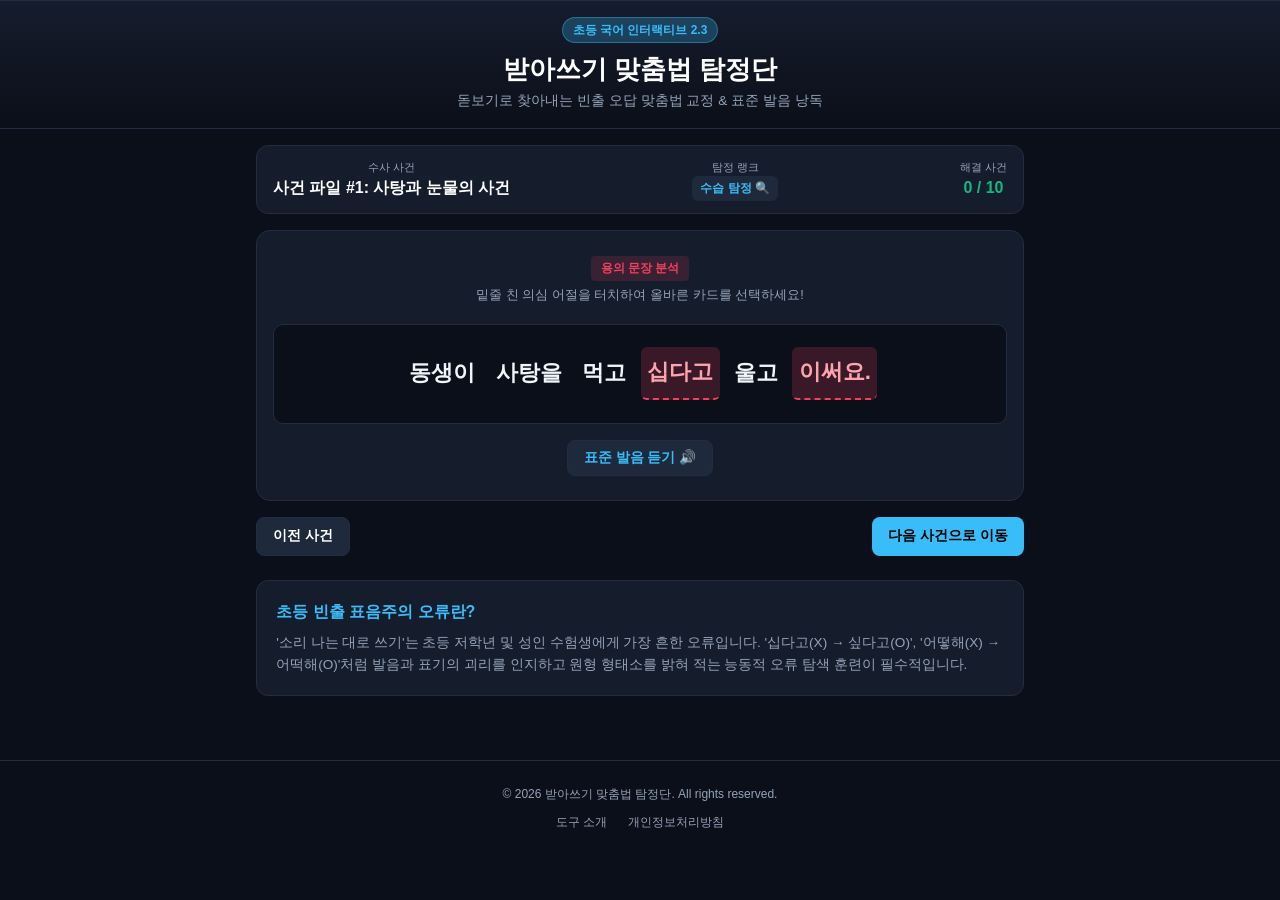
==== index.html @ e06fa035 "feat: launch spelling-detective with full standalone engine & adsense" ====
<!DOCTYPE html>
<html lang="ko">
<head>
  <meta charset="UTF-8">
  <meta name="viewport" content="width=device-width, initial-scale=1.0, maximum-scale=1.0, user-scalable=no">
  <title>받아쓰기 맞춤법 탐정단 | 초등 필수 어휘 & 띄어쓰기 클리닉</title>
  <meta name="description" content="문장 속 잘못된 맞춤법과 띄어쓰기를 돋보기로 직접 찾아내어 올바른 어휘 카드로 교정하는 인터랙티브 초등 어휘력 클리닉입니다.">
  <link rel="canonical" href="https://spelling-detective.enjoy-onepage.com/">
  <link rel="manifest" href="manifest.json">
  <link rel="stylesheet" href="style.css">
  <script async src="https://pagead2.googlesyndication.com/pagead/js/adsbygoogle.js?client=ca-pub-1204958742918459" crossorigin="anonymous"></script>
</head>
<body>
  <!-- Header Banner (Max 90px Clamped) -->
  <aside class="ad-top-wrapper" aria-label="스폰서 링크">
    <div class="ad-top-box">
      <ins class="adsbygoogle"
           style="display:block; max-height:90px;"
           data-ad-client="ca-pub-1204958742918459"
           data-ad-slot="3824727725"
           data-ad-format="horizontal"
           data-full-width-responsive="false"></ins>
      <script>(adsbygoogle = window.adsbygoogle || []).push({});</script>
    </div>
  </aside>

  <header class="app-header">
    <div class="header-inner">
      <div class="brand-row">
        <span class="brand-badge">초등 국어 인터랙티브 2.3</span>
        <h1 class="app-title">받아쓰기 맞춤법 탐정단</h1>
      </div>
      <p class="app-subtitle">돋보기로 찾아내는 빈출 오답 맞춤법 교정 & 표준 발음 낭독</p>
    </div>
  </header>

  <main class="main-container">
    <!-- Progress Bar -->
    <div class="detective-hud">
      <div class="hud-case">
        <span class="hud-label">수사 사건</span>
        <span class="hud-val" id="caseTitle">사건 파일 #1</span>
      </div>
      <div class="hud-badge">
        <span class="hud-label">탐정 랭크</span>
        <span class="badge-tag" id="detectiveRank">수습 탐정 🔍</span>
      </div>
      <div class="hud-score">
        <span class="hud-label">해결 사건</span>
        <span class="hud-val score" id="solvedCount">0 / 10</span>
      </div>
    </div>

    <!-- Investigation Card -->
    <section class="case-card">
      <div class="case-header">
        <span class="case-type">용의 문장 분석</span>
        <span class="case-hint">밑줄 친 의심 어절을 터치하여 올바른 카드를 선택하세요!</span>
      </div>
      <div class="sentence-stage" id="sentenceStage">
        <!-- Interactive Tokens Rendered Here -->
      </div>
      <div class="voice-actions">
        <button class="voice-btn" id="btnSpeak">표준 발음 듣기 🔊</button>
      </div>
    </section>

    <!-- Inspection Modal / Sheet -->
    <div class="inspect-sheet hidden" id="inspectSheet">
      <div class="sheet-content">
        <div class="sheet-header">
          <span class="magnifier-icon">🔍</span>
          <span class="sheet-title" id="sheetWord">의심 어절: 십다고</span>
        </div>
        <p class="sheet-guide">올바른 맞춤법 카드를 선택해 도장을 찍으세요:</p>
        <div class="options-grid" id="optionsGrid"></div>
        <div class="rule-box hidden" id="ruleBox">
          <div class="rule-title">국립국어원 표준 해설</div>
          <p class="rule-text" id="ruleText"></p>
        </div>
        <button class="action-btn secondary full" id="btnCloseSheet">닫기</button>
      </div>
    </div>

    <!-- Navigation & Next Case -->
    <div class="case-nav-row">
      <button class="action-btn secondary" id="btnPrevCase">이전 사건</button>
      <button class="action-btn primary" id="btnNextCase">다음 사건으로 이동</button>
    </div>

    <!-- In-Article Ad -->
    <aside class="ad-mid-wrapper" aria-label="스폰서 링크">
      <ins class="adsbygoogle"
           style="display:block"
           data-ad-client="ca-pub-1204958742918459"
           data-ad-slot="1186914926"
           data-ad-format="auto"
           data-full-width-responsive="true"></ins>
      <script>(adsbygoogle = window.adsbygoogle || []).push({});</script>
    </aside>

    <!-- Guide Card -->
    <section class="edu-card">
      <h2>초등 빈출 표음주의 오류란?</h2>
      <p>'소리 나는 대로 쓰기'는 초등 저학년 및 성인 수험생에게 가장 흔한 오류입니다. '십다고(X) → 싶다고(O)', '어떻해(X) → 어떡해(O)'처럼 발음과 표기의 괴리를 인지하고 원형 형태소를 밝혀 적는 능동적 오류 탐색 훈련이 필수적입니다.</p>
    </section>
  </main>

  <!-- Multiplex Footer Ad -->
  <aside class="ad-bot-wrapper" aria-label="스폰서 추천">
    <ins class="adsbygoogle"
         style="display:block"
         data-ad-client="ca-pub-1204958742918459"
         data-ad-slot="3416334507"
         data-ad-format="autorelaxed"></ins>
    <script>(adsbygoogle = window.adsbygoogle || []).push({});</script>
  </aside>

  <footer class="app-footer">
    <div class="footer-inner">
      <p class="copyright">© 2026 받아쓰기 맞춤법 탐정단. All rights reserved.</p>
      <nav class="footer-nav">
        <a href="about.html">도구 소개</a>
        <a href="privacy.html">개인정보처리방침</a>
      </nav>
    </div>
  </footer>

  <script src="app.js"></script>
</body>
</html>
---- style.css ----
:root {
  --bg-color: #0b0f19;
  --surface: #151c2c;
  --surface-border: #232d42;
  --primary: #38bdf8;
  --primary-glow: rgba(56, 189, 248, 0.25);
  --accent: #f43f5e;
  --success: #10b981;
  --text-main: #f1f5f9;
  --text-muted: #94a3b8;
  --font-family: -apple-system, BlinkMacSystemFont, "Segoe UI", Roboto, "Helvetica Neue", Arial, sans-serif;
}
* { box-sizing: border-box; margin: 0; padding: 0; }
body {
  background-color: var(--bg-color);
  color: var(--text-main);
  font-family: var(--font-family);
  line-height: 1.5;
  overflow-x: hidden;
  width: 100%;
}
.ad-top-wrapper {
  width: 100%;
  max-height: 90px;
  overflow: hidden;
  background: var(--surface);
  border-bottom: 1px solid var(--surface-border);
  display: flex;
  justify-content: center;
}
.ad-top-box {
  width: 100%;
  max-width: 1200px;
  max-height: 90px;
  overflow: hidden;
}
.app-header {
  padding: 1rem;
  background: linear-gradient(180deg, #151c2c 0%, #0b0f19 100%);
  border-bottom: 1px solid var(--surface-border);
  text-align: center;
}
.header-inner { max-width: 800px; margin: 0 auto; }
.brand-badge {
  display: inline-block;
  font-size: 0.75rem;
  background: var(--primary-glow);
  color: var(--primary);
  padding: 0.2rem 0.6rem;
  border-radius: 999px;
  margin-bottom: 0.4rem;
  font-weight: 600;
  border: 1px solid rgba(56, 189, 248, 0.4);
}
.app-title {
  font-size: clamp(1.1rem, 4vw, 1.6rem);
  font-weight: 800;
  color: #fff;
  white-space: nowrap;
  overflow: hidden;
  text-overflow: ellipsis;
}
.app-subtitle {
  font-size: clamp(0.75rem, 2.5vw, 0.85rem);
  color: var(--text-muted);
  margin-top: 0.2rem;
  white-space: nowrap;
  overflow: hidden;
  text-overflow: ellipsis;
}
.main-container {
  max-width: 800px;
  margin: 0 auto;
  padding: 1rem;
  width: 100%;
}
.detective-hud {
  display: flex;
  justify-content: space-between;
  align-items: center;
  background: var(--surface);
  border: 1px solid var(--surface-border);
  border-radius: 12px;
  padding: 0.8rem 1rem;
  margin-bottom: 1rem;
}
.hud-case, .hud-score, .hud-badge { text-align: center; }
.hud-label { display: block; font-size: 0.7rem; color: var(--text-muted); }
.hud-val { font-size: 1rem; font-weight: 800; color: #fff; }
.hud-val.score { color: var(--success); }
.badge-tag {
  display: inline-block;
  font-size: 0.75rem;
  background: #1e293b;
  color: var(--primary);
  padding: 0.2rem 0.5rem;
  border-radius: 6px;
  font-weight: 700;
}
.case-card {
  background: var(--surface);
  border: 1px solid var(--surface-border);
  border-radius: 14px;
  padding: 1.5rem 1rem;
  margin-bottom: 1rem;
}
.case-header {
  margin-bottom: 1.2rem;
  text-align: center;
}
.case-type {
  display: inline-block;
  font-size: 0.75rem;
  color: var(--accent);
  background: rgba(244, 63, 94, 0.15);
  padding: 0.2rem 0.6rem;
  border-radius: 4px;
  font-weight: bold;
  margin-bottom: 0.3rem;
}
.case-hint {
  display: block;
  font-size: 0.8rem;
  color: var(--text-muted);
}
.sentence-stage {
  font-size: clamp(1.1rem, 4vw, 1.4rem);
  font-weight: 600;
  line-height: 2;
  text-align: center;
  background: #0b0f19;
  border: 1px solid var(--surface-border);
  border-radius: 10px;
  padding: 1.2rem;
  margin-bottom: 1rem;
  min-height: 100px;
  display: flex;
  flex-wrap: wrap;
  justify-content: center;
  align-items: center;
  gap: 0.5rem;
}
.word-token {
  padding: 0.2rem 0.4rem;
  border-radius: 6px;
  transition: all 0.2s ease;
}
.word-token.error-token {
  background: rgba(244, 63, 94, 0.2);
  color: #fda4af;
  border-bottom: 2px dashed var(--accent);
  cursor: pointer;
}
.word-token.error-token:hover {
  background: rgba(244, 63, 94, 0.35);
}
.word-token.solved {
  background: rgba(16, 185, 129, 0.2);
  color: #6ee7b7;
  border-bottom: 2px solid var(--success);
}
.voice-actions { text-align: center; }
.voice-btn {
  padding: 0.5rem 1rem;
  background: #1e293b;
  border: 1px solid var(--surface-border);
  color: var(--primary);
  border-radius: 8px;
  font-weight: 700;
  cursor: pointer;
  font-size: 0.85rem;
}
.inspect-sheet {
  position: fixed;
  top: 0; left: 0; width: 100%; height: 100%;
  background: rgba(0, 0, 0, 0.7);
  display: flex;
  align-items: center;
  justify-content: center;
  z-index: 1000;
  padding: 1rem;
}
.inspect-sheet.hidden { display: none; }
.sheet-content {
  background: var(--surface);
  border: 1px solid var(--surface-border);
  border-radius: 14px;
  width: 100%;
  max-width: 440px;
  padding: 1.5rem;
  animation: sheetPop 0.2s ease;
}
@keyframes sheetPop {
  from { transform: scale(0.9); opacity: 0; }
  to { transform: scale(1); opacity: 1; }
}
.sheet-header {
  display: flex;
  align-items: center;
  gap: 0.5rem;
  font-size: 1.2rem;
  font-weight: 800;
  color: #fff;
  margin-bottom: 0.5rem;
}
.sheet-guide { font-size: 0.85rem; color: var(--text-muted); margin-bottom: 1rem; }
.options-grid {
  display: grid;
  grid-template-columns: 1fr;
  gap: 0.6rem;
  margin-bottom: 1rem;
}
.opt-btn {
  padding: 0.8rem;
  background: #0b0f19;
  border: 1px solid var(--surface-border);
  color: #fff;
  border-radius: 8px;
  font-size: 1rem;
  font-weight: 700;
  cursor: pointer;
  transition: all 0.2s ease;
}
.opt-btn:hover { border-color: var(--primary); }
.rule-box {
  background: rgba(56, 189, 248, 0.1);
  border: 1px solid rgba(56, 189, 248, 0.3);
  border-radius: 8px;
  padding: 0.8rem;
  margin-bottom: 1rem;
}
.rule-box.hidden { display: none; }
.rule-title { font-size: 0.75rem; color: var(--primary); font-weight: bold; margin-bottom: 0.3rem; }
.rule-text { font-size: 0.85rem; color: #e2e8f0; line-height: 1.5; }
.action-btn {
  padding: 0.6rem 1rem;
  border-radius: 8px;
  font-size: 0.85rem;
  font-weight: 700;
  cursor: pointer;
  border: none;
}
.action-btn.primary { background: var(--primary); color: #000; }
.action-btn.secondary { background: #1e293b; color: #fff; border: 1px solid var(--surface-border); }
.action-btn.full { width: 100%; }
.case-nav-row {
  display: flex;
  justify-content: space-between;
  gap: 0.5rem;
  margin-bottom: 1.5rem;
}
.ad-mid-wrapper, .ad-bot-wrapper { margin: 1.5rem 0; text-align: center; }
.edu-card {
  background: var(--surface);
  border: 1px solid var(--surface-border);
  border-radius: 12px;
  padding: 1.2rem;
  margin: 1.5rem 0;
}
.edu-card h2 { font-size: 1rem; color: var(--primary); margin-bottom: 0.5rem; }
.edu-card p { font-size: 0.85rem; color: var(--text-muted); line-height: 1.6; }
.app-footer {
  background: #0b0f19;
  border-top: 1px solid var(--surface-border);
  padding: 1.5rem 1rem;
  text-align: center;
}
.copyright { font-size: 0.75rem; color: var(--text-muted); margin-bottom: 0.4rem; }
.footer-nav a { font-size: 0.75rem; color: var(--text-muted); text-decoration: none; margin: 0 0.5rem; }
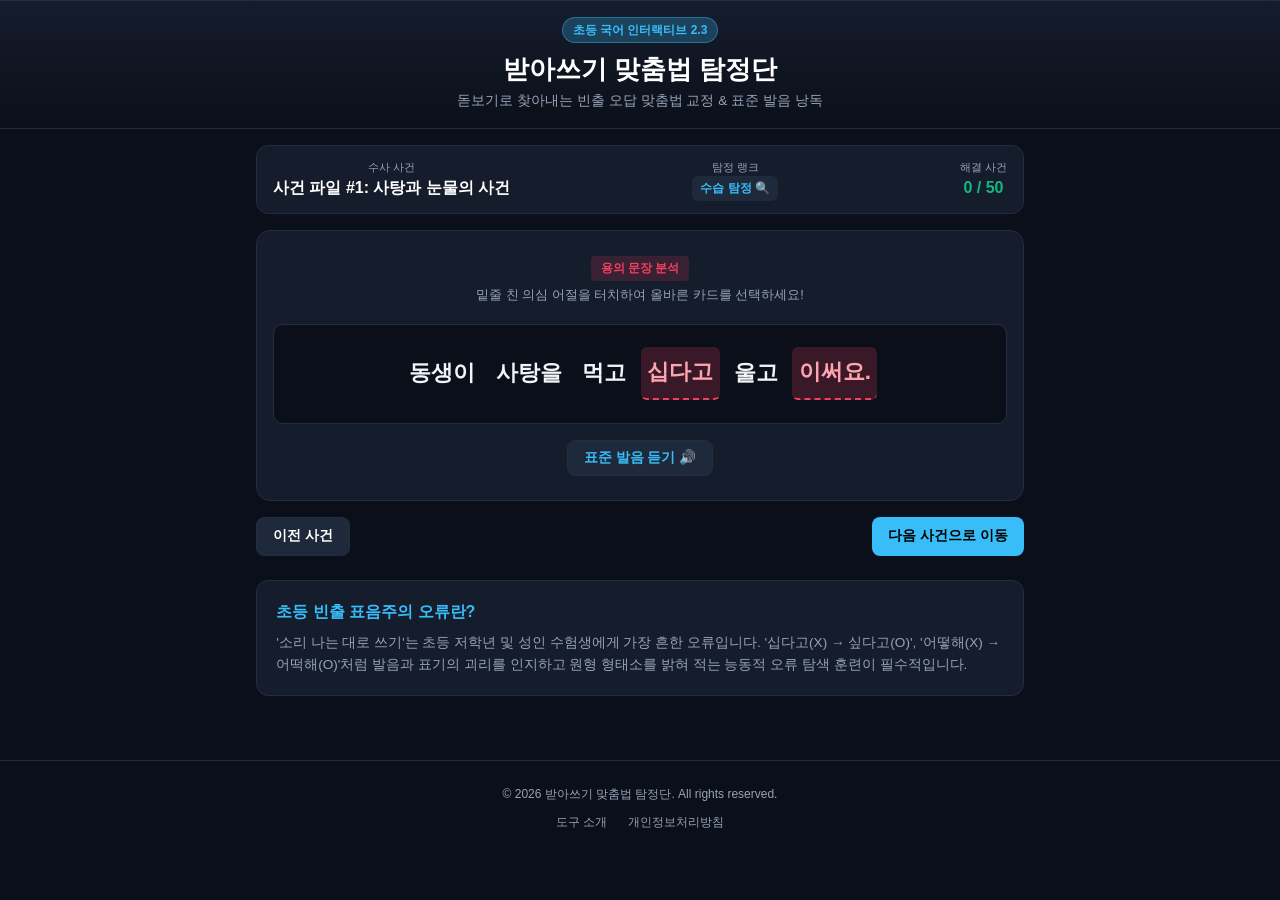
==== commit 64caedf6: "feat: enrich to 50 verified Korean spelling and spacing mystery cases" ====
--- a/index.html
+++ b/index.html
@@ -47,7 +47,7 @@
       </div>
       <div class="hud-score">
         <span class="hud-label">해결 사건</span>
-        <span class="hud-val score" id="solvedCount">0 / 10</span>
+        <span class="hud-val score" id="solvedCount">0 / 50</span>
       </div>
     </div>
 
